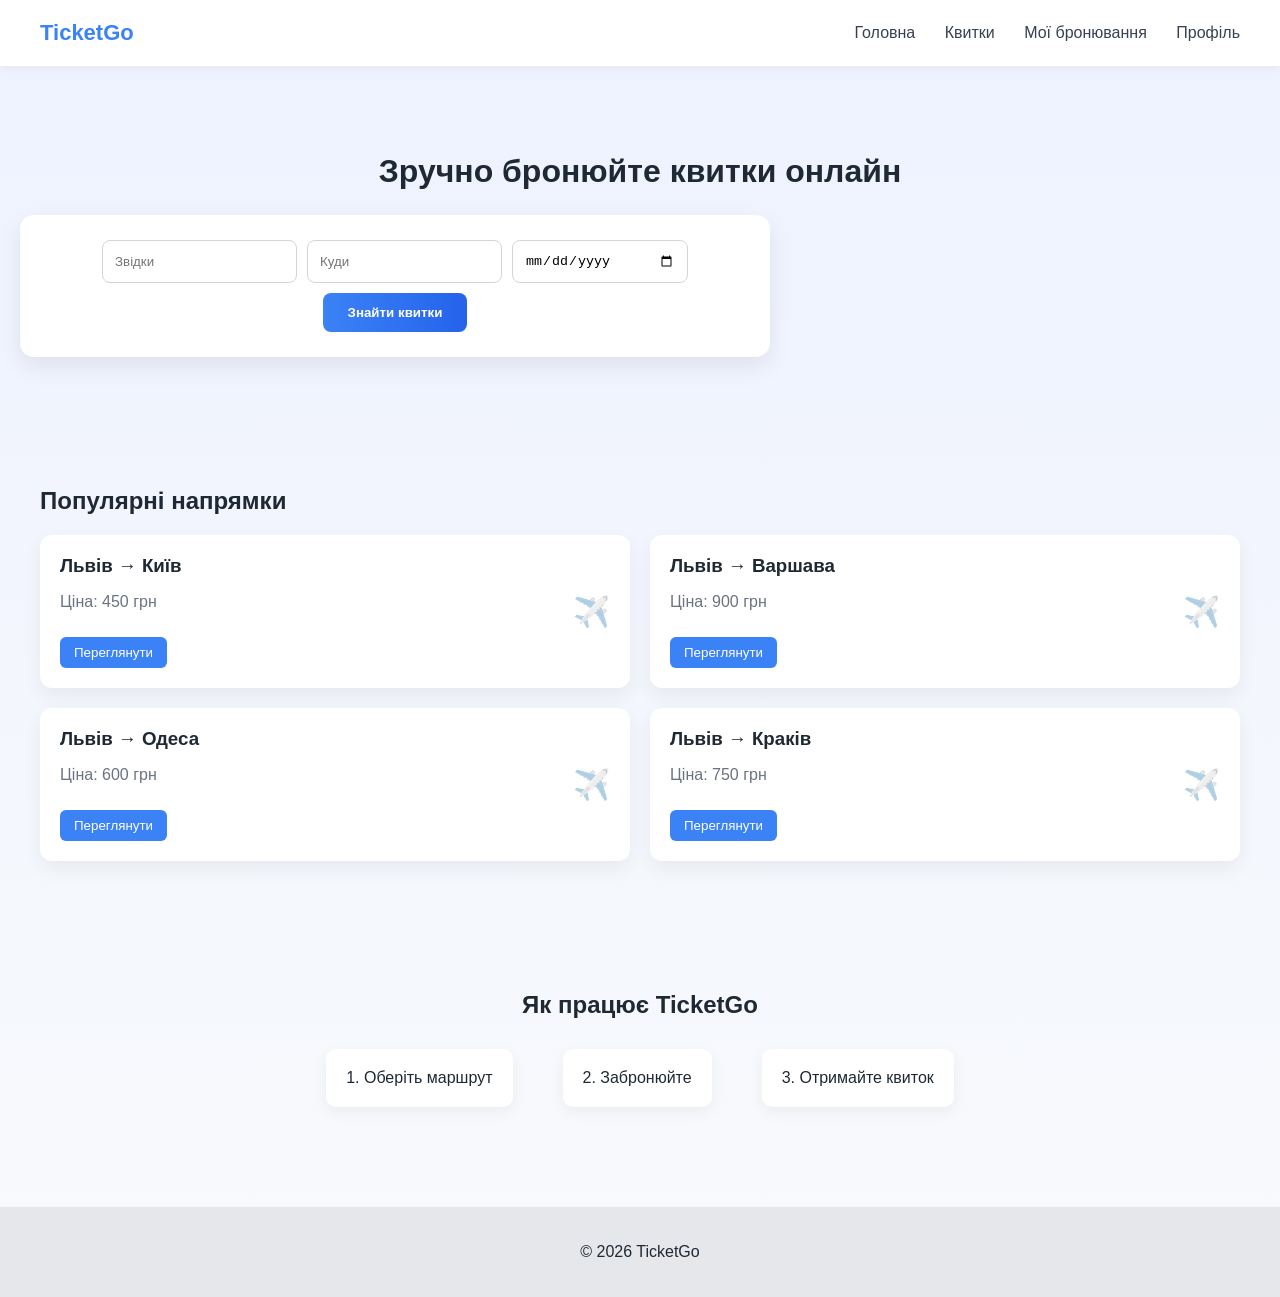
==== index.html @ 18dcf7f8 "initial commit" ====
<!DOCTYPE html>
<html lang="uk">
<head>

    <meta charset="UTF-8">
    <title>TicketGo</title>
    <link rel="stylesheet" href="styles.css">
</head>

<body>

<header class="header">
    <div class="logo">TicketGo</div>
    <nav>
        <a href="#">Головна</a>
        <a href="#">Квитки</a>
        <a href="#">Мої бронювання</a>
        <a href="#">Профіль</a>
    </nav>
</header>

<section class="search">
    <h1>Зручно бронюйте квитки онлайн</h1>
    <div class="search-box">
        <input type="text" placeholder="Звідки">
        <input type="text" placeholder="Куди">
        <input type="date">
        <button>Знайти квитки</button>
    </div>
</section>

<section class="popular">
    <h2>Популярні напрямки</h2>
    <div class="cards" id="cards-container"></div>
</section>

<section class="steps">
    <h2>Як працює TicketGo</h2>
    <div class="step-list">
        <div>1. Оберіть маршрут</div>
        <div>2. Забронюйте</div>
        <div>3. Отримайте квиток</div>
    </div>
</section>

<footer class="footer">
    <p>© 2026 TicketGo</p>
</footer>

<script src="script.js"></script>
</body>
</html>
---- styles.css ----
body {
    font-family: 'Segoe UI', sans-serif;
    margin: 0;
    background: linear-gradient(to bottom, #eef2ff, #f8fafc);
    color: #1f2933;
}

/* HEADER */
.header {
    display: flex;
    justify-content: space-between;
    align-items: center;
    padding: 20px 40px;
    background: white;
    box-shadow: 0 2px 10px rgba(0,0,0,0.05);
}

.logo {
    font-weight: bold;
    font-size: 22px;
    color: #3b82f6;
}

.header a {
    margin-left: 25px;
    text-decoration: none;
    color: #374151;
    font-weight: 500;
}

.header a:hover {
    color: #3b82f6;
}

/* SEARCH */
.search {
    text-align: center;
    padding: 60px 20px;
}

.search h1 {
    font-size: 32px;
    margin-bottom: 25px;
}

.search-wrapper {
    display: flex;
    justify-content: center;
}

.search-box {
    background: white;
    padding: 25px;
    border-radius: 14px;
    box-shadow: 0 10px 25px rgba(0,0,0,0.08);
    display: flex;
    gap: 10px;
    flex-wrap: wrap;
    justify-content: center;
    max-width: 700px;
}

.search-box input {
    padding: 12px;
    border-radius: 8px;
    border: 1px solid #d1d5db;
    min-width: 150px;
}

.search-box button {
    padding: 12px 25px;
    background: linear-gradient(to right, #3b82f6, #2563eb);
    color: white;
    border: none;
    border-radius: 8px;
    cursor: pointer;
    font-weight: 600;
    transition: 0.3s;
}

.search-box button:hover {
    transform: translateY(-2px);
    box-shadow: 0 5px 15px rgba(59,130,246,0.4);
}

/* POPULAR */
.popular {
    padding: 50px 40px;
}

.popular h2 {
    margin-bottom: 20px;
}

.cards {
    display: grid;
    grid-template-columns: repeat(2, 1fr);
    gap: 20px;
}

.card {
    background: white;
    padding: 20px;
    border-radius: 12px;
    box-shadow: 0 8px 20px rgba(0,0,0,0.06);
    transition: 0.3s;
}

.card:hover {
    transform: translateY(-5px);
}

.card h3 {
    margin: 0 0 10px;
}

.card p {
    color: #6b7280;
}

.card button {
    margin-top: 10px;
    background: #3b82f6;
    color: white;
    border: none;
    padding: 8px 14px;
    border-radius: 6px;
    cursor: pointer;
}

.steps {
    text-align: center;
    padding: 60px 20px;
}

.step-list {
    display: flex;
    justify-content: center;
    gap: 50px;
    margin-top: 30px;
}

.step-list div {
    background: white;
    padding: 20px;
    border-radius: 10px;
    box-shadow: 0 5px 15px rgba(0,0,0,0.05);
}

.footer {
    text-align: center;
    padding: 20px;
    background: #e5e7eb;
    margin-top: 40px;
}
.card-content {
    display: flex;
    justify-content: space-between;
    align-items: center;
}

.card-text {
    flex-grow: 1;
}

.plane {
    font-size: 30px; /* Розмір іконки літака */
    opacity: 0.3;    /* Трошки прозорості для стилю */
    font-weight: bold; /* Можна додати жирне для ефекту */
}
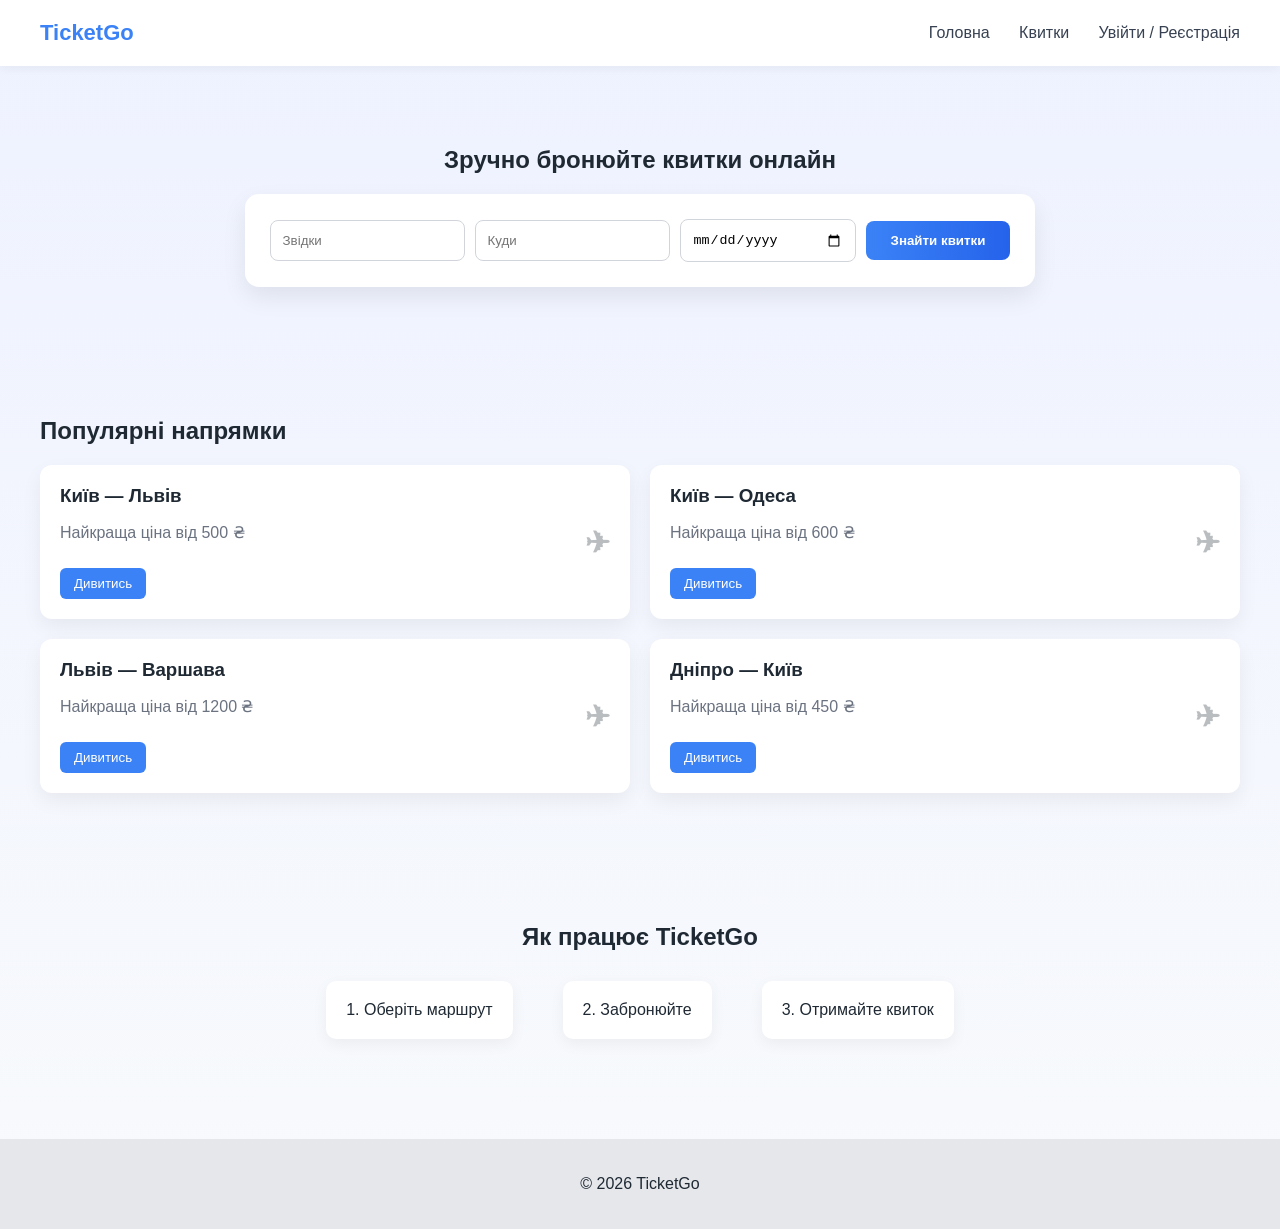
==== commit 13772694: "2" ====
--- a/index.html
+++ b/index.html
@@ -4,7 +4,7 @@
 
     <meta charset="UTF-8">
     <title>TicketGo</title>
-    <link rel="stylesheet" href="styles.css">
+    <link rel="stylesheet" href="css/styles.css">
 </head>
 
 <body>
@@ -13,7 +13,7 @@
     <div class="logo">TicketGo</div>
     <nav>
         <a href="#">Головна</a>
-        <a href="#">Квитки</a>
+        <a href="tickets.html">Квитки</a>
         <a href="#">Мої бронювання</a>
         <a href="#">Профіль</a>
     </nav>
@@ -47,6 +47,6 @@
     <p>© 2026 TicketGo</p>
 </footer>
 
-<script src="script.js"></script>
+<script src="js/script.js"></script>
 </body>
 </html>
--- a/css/styles.css
+++ b/css/styles.css
@@ -0,0 +1,237 @@
+body {
+    font-family: 'Segoe UI', sans-serif;
+    margin: 0;
+    background: linear-gradient(to bottom, #eef2ff, #f8fafc);
+    color: #1f2933;
+}
+
+/* HEADER */
+.header {
+    display: flex;
+    justify-content: space-between;
+    align-items: center;
+    padding: 20px 40px;
+    background: white;
+    box-shadow: 0 2px 10px rgba(0,0,0,0.05);
+}
+
+.logo {
+    font-weight: bold;
+    font-size: 22px;
+    color: #3b82f6;
+}
+
+.header a {
+    margin-left: 25px;
+    text-decoration: none;
+    color: #374151;
+    font-weight: 500;
+}
+
+.header a:hover {
+    color: #3b82f6;
+}
+
+/* SEARCH */
+.search {
+    text-align: center;
+    padding: 60px 20px;
+}
+
+.search h1 {
+    text-align: center;
+    width: 100%;
+}
+
+.search-wrapper {
+    display: flex;
+    justify-content: center;
+}
+
+.search-box {
+    background: white;
+    padding: 25px;
+    border-radius: 14px;
+    box-shadow: 0 10px 25px rgba(0,0,0,0.08);
+
+    display: flex;
+    gap: 10px;
+    justify-content: center;
+    align-items: center;
+
+    width: fit-content;
+
+    margin: 0 auto;
+}
+
+.search-box input {
+    padding: 12px;
+    border-radius: 8px;
+    border: 1px solid #d1d5db;
+    min-width: 150px;
+}
+
+.search-box button {
+    padding: 12px 25px;
+    background: linear-gradient(to right, #3b82f6, #2563eb);
+    color: white;
+    border: none;
+    border-radius: 8px;
+    cursor: pointer;
+    font-weight: 600;
+    transition: 0.3s;
+}
+
+.search-box button:hover {
+    transform: translateY(-2px);
+    box-shadow: 0 5px 15px rgba(59,130,246,0.4);
+}
+
+/* POPULAR */
+.popular {
+    padding: 50px 40px;
+}
+
+.popular h2 {
+    margin-bottom: 20px;
+}
+
+.cards {
+    display: grid;
+    grid-template-columns: repeat(2, 1fr);
+    gap: 20px;
+}
+
+.card {
+    background: white;
+    padding: 20px;
+    border-radius: 12px;
+    box-shadow: 0 8px 20px rgba(0,0,0,0.06);
+    transition: 0.3s;
+}
+
+.card:hover {
+    transform: translateY(-5px);
+}
+
+.card h3 {
+    margin: 0 0 10px;
+}
+
+.card p {
+    color: #6b7280;
+}
+
+.card button {
+    margin-top: 10px;
+    background: #3b82f6;
+    color: white;
+    border: none;
+    padding: 8px 14px;
+    border-radius: 6px;
+    cursor: pointer;
+}
+
+.steps {
+    text-align: center;
+    padding: 60px 20px;
+}
+
+.step-list {
+    display: flex;
+    justify-content: center;
+    gap: 50px;
+    margin-top: 30px;
+}
+
+.step-list div {
+    background: white;
+    padding: 20px;
+    border-radius: 10px;
+    box-shadow: 0 5px 15px rgba(0,0,0,0.05);
+}
+
+.footer {
+    text-align: center;
+    padding: 20px;
+    background: #e5e7eb;
+    margin-top: 40px;
+}
+.card-content {
+    display: flex;
+    justify-content: space-between;
+    align-items: center;
+}
+
+.card-text {
+    flex-grow: 1;
+}
+
+.plane {
+    font-size: 30px; /* Розмір іконки літака */
+    opacity: 0.3;    /* Трошки прозорості для стилю */
+    font-weight: bold; /* Можна додати жирне для ефекту */
+}
+
+/* TICKETS PAGE */
+
+.tickets-page {
+    padding: 50px;
+}
+
+.tickets-page h1 {
+    text-align: center;
+    margin-bottom: 40px;
+}
+
+.ticket-list {
+    display: flex;
+    flex-direction: column;
+    gap: 20px;
+}
+
+.ticket-card {
+    background: white;
+    border-radius: 14px;
+    padding: 25px;
+
+    display: flex;
+    justify-content: space-between;
+    align-items: center;
+
+    box-shadow: 0 5px 20px rgba(0,0,0,0.06);
+
+    transition: 0.3s;
+}
+
+.ticket-card:hover {
+    transform: translateY(-3px);
+}
+
+.ticket-info h3 {
+    margin-bottom: 10px;
+}
+
+.ticket-info p {
+    color: #6b7280;
+    margin: 5px 0;
+}
+
+.ticket-price {
+    text-align: right;
+}
+
+.ticket-price h2 {
+    color: #2563eb;
+    margin-bottom: 10px;
+}
+
+.ticket-price button {
+    background: linear-gradient(to right, #3b82f6, #2563eb);
+    color: white;
+    border: none;
+    padding: 10px 18px;
+    border-radius: 8px;
+    cursor: pointer;
+    font-weight: 600;
+}
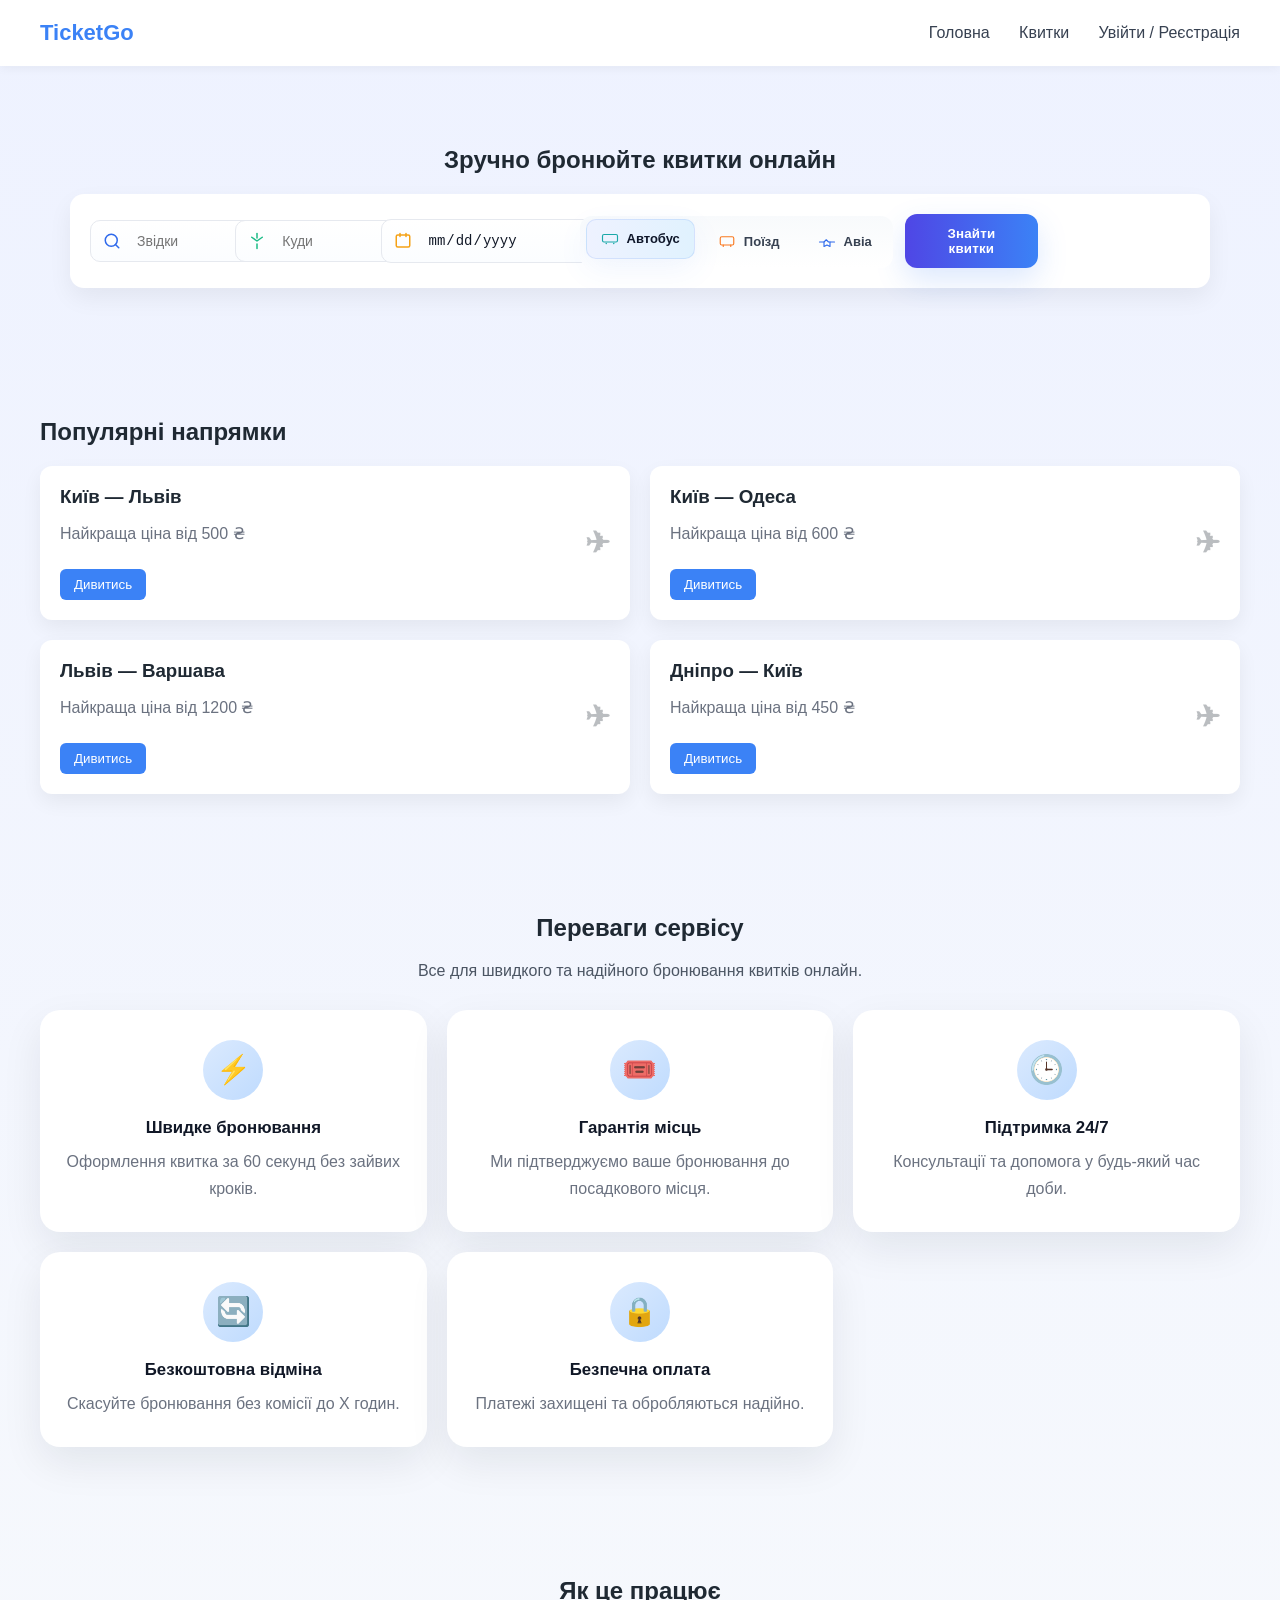
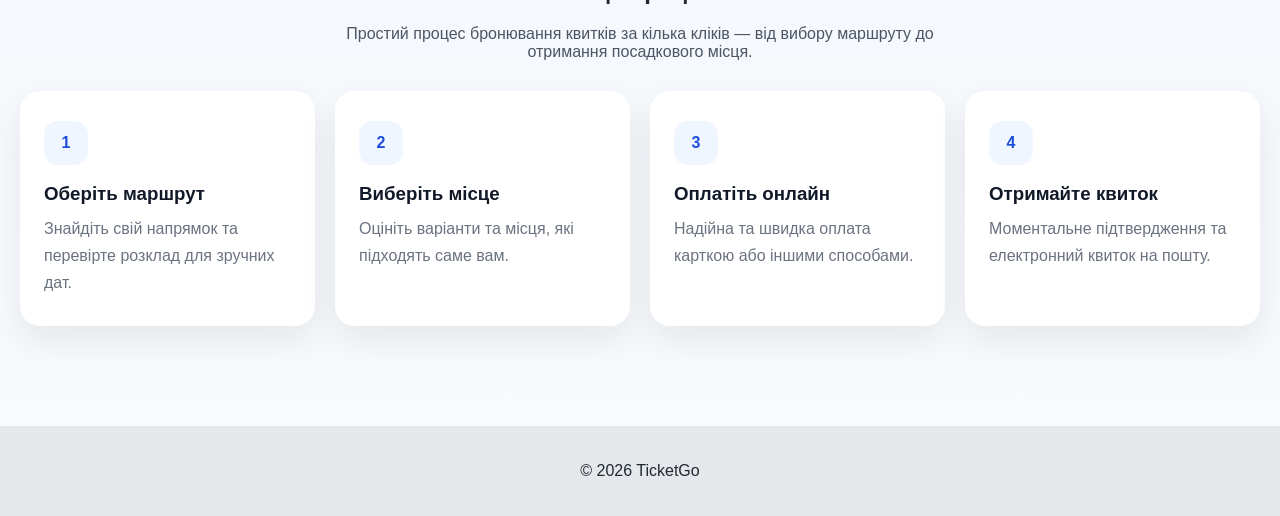
==== commit a4a29ccf: "new search" ====
--- a/index.html
+++ b/index.html
@@ -21,12 +21,77 @@
 
 <section class="search">
     <h1>Зручно бронюйте квитки онлайн</h1>
-    <div class="search-box">
-        <input type="text" placeholder="Звідки">
-        <input type="text" placeholder="Куди">
-        <input type="date">
-        <button>Знайти квитки</button>
-    </div>
+    <form class="search-box" id="home-search" action="tickets.html" onsubmit="return false;">
+        <div class="search-field">
+            <span class="search-icon" aria-hidden="true">
+                <svg width="18" height="18" viewBox="0 0 24 24" fill="none" xmlns="http://www.w3.org/2000/svg">
+                    <path d="M21 21l-4.35-4.35" stroke="#2563EB" stroke-width="2" stroke-linecap="round" stroke-linejoin="round"/>
+                    <path d="M11 19a8 8 0 1 0 0-16 8 8 0 0 0 0 16z" stroke="#2563EB" stroke-width="2" stroke-linecap="round" stroke-linejoin="round"/>
+                </svg>
+            </span>
+            <label class="visually-hidden" for="home-from">Звідки</label>
+            <input type="text" id="home-from" placeholder="Звідки" aria-label="Звідки">
+        </div>
+
+        <div class="search-field">
+            <span class="search-icon" aria-hidden="true">
+                <svg width="18" height="18" viewBox="0 0 24 24" fill="none" xmlns="http://www.w3.org/2000/svg">
+                    <path d="M12 2v6" stroke="#10B981" stroke-width="2" stroke-linecap="round" stroke-linejoin="round"/>
+                    <path d="M12 22v-6" stroke="#10B981" stroke-width="2" stroke-linecap="round" stroke-linejoin="round"/>
+                    <path d="M5 7l7 5 7-5" stroke="#10B981" stroke-width="2" stroke-linecap="round" stroke-linejoin="round"/>
+                </svg>
+            </span>
+            <label class="visually-hidden" for="home-to">Куди</label>
+            <input type="text" id="home-to" placeholder="Куди" aria-label="Куди">
+        </div>
+
+        <div class="search-field">
+            <span class="search-icon" aria-hidden="true">
+                <svg width="18" height="18" viewBox="0 0 24 24" fill="none" xmlns="http://www.w3.org/2000/svg">
+                    <rect x="3" y="4" width="18" height="16" rx="2" stroke="#F59E0B" stroke-width="2"/>
+                    <path d="M16 2v4M8 2v4" stroke="#F59E0B" stroke-width="2" stroke-linecap="round"/>
+                </svg>
+            </span>
+            <label class="visually-hidden" for="home-date">Дата</label>
+            <input type="date" id="home-date" aria-label="Дата">
+        </div>
+
+        <div class="search-field transport-field">
+            <div class="transport-toggle" role="tablist" aria-label="Тип транспорту">
+                <input type="radio" id="t-bus" name="home-transport" value="bus" checked>
+                <label for="t-bus" class="transport-option" aria-label="Автобус">
+                    <svg width="18" height="18" viewBox="0 0 24 24" fill="none" xmlns="http://www.w3.org/2000/svg">
+                        <rect x="2" y="6" width="20" height="10" rx="2" stroke="#0ea5a4" stroke-width="1.5"/>
+                        <circle cx="7" cy="18" r="1" fill="#0ea5a4"/>
+                        <circle cx="17" cy="18" r="1" fill="#0ea5a4"/>
+                    </svg>
+                    <span>Автобус</span>
+                </label>
+
+                <input type="radio" id="t-train" name="home-transport" value="train">
+                <label for="t-train" class="transport-option" aria-label="Поїзд">
+                    <svg width="18" height="18" viewBox="0 0 24 24" fill="none" xmlns="http://www.w3.org/2000/svg">
+                        <rect x="3" y="5" width="18" height="11" rx="2" stroke="#f97316" stroke-width="1.5"/>
+                        <path d="M7 16v2M17 16v2" stroke="#f97316" stroke-width="1.5" stroke-linecap="round"/>
+                    </svg>
+                    <span>Поїзд</span>
+                </label>
+
+                <input type="radio" id="t-plane" name="home-transport" value="plane">
+                <label for="t-plane" class="transport-option" aria-label="Авіа">
+                    <svg width="18" height="18" viewBox="0 0 24 24" fill="none" xmlns="http://www.w3.org/2000/svg">
+                        <path d="M2 12h6l3-3 3 3h8" stroke="#2563eb" stroke-width="1.5" stroke-linecap="round" stroke-linejoin="round"/>
+                        <path d="M8 12v6l4-2 4 2v-6" stroke="#2563eb" stroke-width="1.5" stroke-linecap="round" stroke-linejoin="round"/>
+                    </svg>
+                    <span>Авіа</span>
+                </label>
+            </div>
+        </div>
+
+        <div class="search-action">
+            <button id="home-search-btn" class="primary">Знайти квитки</button>
+        </div>
+    </form>
 </section>
 
 <section class="popular">
@@ -34,12 +99,66 @@
     <div class="cards" id="cards-container"></div>
 </section>
 
+<section class="features">
+    <div class="section-head">
+        <h2>Переваги сервісу</h2>
+        <p>Все для швидкого та надійного бронювання квитків онлайн.</p>
+    </div>
+    <div class="feature-grid">
+        <div class="feature-card">
+            <div class="feature-icon">⚡</div>
+            <h3>Швидке бронювання</h3>
+            <p>Оформлення квитка за 60 секунд без зайвих кроків.</p>
+        </div>
+        <div class="feature-card">
+            <div class="feature-icon">🎟️</div>
+            <h3>Гарантія місць</h3>
+            <p>Ми підтверджуємо ваше бронювання до посадкового місця.</p>
+        </div>
+        <div class="feature-card">
+            <div class="feature-icon">🕒</div>
+            <h3>Підтримка 24/7</h3>
+            <p>Консультації та допомога у будь-який час доби.</p>
+        </div>
+        <div class="feature-card">
+            <div class="feature-icon">🔄</div>
+            <h3>Безкоштовна відміна</h3>
+            <p>Скасуйте бронювання без комісії до X годин.</p>
+        </div>
+        <div class="feature-card">
+            <div class="feature-icon">🔒</div>
+            <h3>Безпечна оплата</h3>
+            <p>Платежі захищені та обробляються надійно.</p>
+        </div>
+    </div>
+</section>
+
 <section class="steps">
-    <h2>Як працює TicketGo</h2>
-    <div class="step-list">
-        <div>1. Оберіть маршрут</div>
-        <div>2. Забронюйте</div>
-        <div>3. Отримайте квиток</div>
+    <div class="section-head">
+        <h2>Як це працює</h2>
+        <p>Простий процес бронювання квитків за кілька кліків — від вибору маршруту до отримання посадкового місця.</p>
+    </div>
+    <div class="step-grid">
+        <div class="step-card">
+            <div class="step-number">1</div>
+            <h3>Оберіть маршрут</h3>
+            <p>Знайдіть свій напрямок та перевірте розклад для зручних дат.</p>
+        </div>
+        <div class="step-card">
+            <div class="step-number">2</div>
+            <h3>Виберіть місце</h3>
+            <p>Оцініть варіанти та місця, які підходять саме вам.</p>
+        </div>
+        <div class="step-card">
+            <div class="step-number">3</div>
+            <h3>Оплатіть онлайн</h3>
+            <p>Надійна та швидка оплата карткою або іншими способами.</p>
+        </div>
+        <div class="step-card">
+            <div class="step-number">4</div>
+            <h3>Отримайте квиток</h3>
+            <p>Моментальне підтвердження та електронний квиток на пошту.</p>
+        </div>
     </div>
 </section>
 
@@ -47,6 +166,7 @@
     <p>© 2026 TicketGo</p>
 </footer>
 
+<script src="js/common.js"></script>
 <script src="js/script.js"></script>
 </body>
 </html>
--- a/css/styles.css
+++ b/css/styles.css
@@ -50,42 +50,129 @@
 
 .search-box {
     background: white;
-    padding: 25px;
+    padding: 20px;
     border-radius: 14px;
-    box-shadow: 0 10px 25px rgba(0,0,0,0.08);
-
-    display: flex;
-    gap: 10px;
+    box-shadow: 0 10px 25px rgba(0,0,0,0.06);
+    display: grid;
+    grid-template-columns: repeat(5, 1fr) 140px;
+    gap: 12px;
+    align-items: center;
+    width: min(1100px, 100%);
+    margin: 0 auto;
+}
+
+.search-field { position: relative; }
+
+.search-field input,
+.search-field select {
+    width: 100%;
+    padding: 12px 14px;
+    padding-left: 46px;
+    border-radius: 10px;
+    border: 1px solid #e6e9ef;
+    background: linear-gradient(180deg,#ffffff,#fbfdff);
+    font-size: 14px;
+    color: #111827;
+    transition: box-shadow .18s ease, border-color .12s ease, transform .12s ease;
+}
+
+.search-action {
+    display: flex;
+    align-items: center;
     justify-content: center;
-    align-items: center;
-
-    width: fit-content;
-
-    margin: 0 auto;
-}
-
-.search-box input {
-    padding: 12px;
-    border-radius: 8px;
-    border: 1px solid #d1d5db;
-    min-width: 150px;
-}
-
-.search-box button {
-    padding: 12px 25px;
-    background: linear-gradient(to right, #3b82f6, #2563eb);
+}
+
+.primary {
+    width: 100%;
+    padding: 12px 18px;
+    border-radius: 10px;
+    background: linear-gradient(90deg,#3b82f6,#2563eb);
     color: white;
     border: none;
-    border-radius: 8px;
     cursor: pointer;
+    font-weight: 700;
+    box-shadow: 0 8px 22px rgba(37,99,235,0.18);
+    transition: transform .18s ease, box-shadow .18s ease;
+}
+
+.primary:hover { transform: translateY(-3px); box-shadow: 0 14px 40px rgba(37,99,235,0.2); }
+
+.visually-hidden { position: absolute !important; height: 1px; width: 1px; overflow: hidden; clip: rect(1px, 1px, 1px, 1px); white-space: nowrap; }
+
+.search-icon {
+    position: absolute;
+    left: 12px;
+    top: 50%;
+    transform: translateY(-50%);
+    width: 20px;
+    height: 20px;
+    display: grid;
+    place-items: center;
+    opacity: 0.95;
+}
+
+.search-field input:focus,
+.search-field select:focus {
+    outline: none;
+    border-color: #60a5fa;
+    box-shadow: 0 8px 30px rgba(59,130,246,0.12);
+    transform: translateY(-2px);
+}
+
+.primary {
+    width: 100%;
+    padding: 12px 18px;
+    border-radius: 12px;
+    background: linear-gradient(90deg,#4f46e5,#3b82f6);
+    color: white;
+    border: none;
+    cursor: pointer;
+    font-weight: 800;
+    letter-spacing: .2px;
+    box-shadow: 0 12px 30px rgba(59,130,246,0.18);
+    transition: transform .18s ease, box-shadow .18s ease, opacity .12s ease;
+}
+
+.primary:active { transform: translateY(0); opacity: 0.98; }
+
+/* Transport toggle (radio-based segmented control) */
+.transport-field { padding-top: 2px; }
+.transport-toggle {
+    display: flex;
+    gap: 8px;
+    background: linear-gradient(180deg,#f8fafc,#ffffff);
+    padding: 6px;
+    border-radius: 12px;
+    align-items: center;
+}
+
+.transport-toggle input[type="radio"] { display: none; }
+
+.transport-option {
+    display: inline-flex;
+    gap: 8px;
+    align-items: center;
+    padding: 10px 14px;
+    border-radius: 10px;
+    cursor: pointer;
+    color: #374151;
     font-weight: 600;
-    transition: 0.3s;
-}
-
-.search-box button:hover {
-    transform: translateY(-2px);
-    box-shadow: 0 5px 15px rgba(59,130,246,0.4);
-}
+    background: transparent;
+    border: 1px solid transparent;
+    transition: background .15s ease, transform .12s ease, box-shadow .12s ease;
+}
+
+.transport-option svg { display: block; opacity: 0.95; }
+
+.transport-toggle input[type="radio"]:checked + .transport-option {
+    background: linear-gradient(90deg,#eef2ff,#e0f2fe);
+    box-shadow: 0 10px 30px rgba(59,130,246,0.08);
+    transform: translateY(-3px);
+    color: #0f172a;
+    border-color: rgba(37,99,235,0.12);
+}
+
+.transport-option span { font-size: 13px; }
 
 /* POPULAR */
 .popular {
@@ -100,6 +187,162 @@
     display: grid;
     grid-template-columns: repeat(2, 1fr);
     gap: 20px;
+}
+
+.features {
+    padding: 50px 40px;
+}
+
+.features .section-head {
+    text-align: center;
+    margin-bottom: 30px;
+}
+
+.features .section-head p {
+    color: #4b5563;
+    max-width: 640px;
+    margin: 0 auto;
+}
+
+.feature-grid {
+    display: grid;
+    grid-template-columns: repeat(3, minmax(0, 1fr));
+    gap: 20px;
+}
+
+.feature-card {
+    background: white;
+    border-radius: 20px;
+    padding: 30px 24px;
+    box-shadow: 0 16px 40px rgba(15, 23, 42, 0.08);
+    transition: transform 0.25s ease, box-shadow 0.25s ease;
+    text-align: center;
+}
+
+.feature-card:hover {
+    transform: translateY(-6px);
+    box-shadow: 0 22px 50px rgba(15, 23, 42, 0.12);
+}
+
+.feature-icon {
+    width: 60px;
+    height: 60px;
+    margin: 0 auto 18px;
+    display: grid;
+    place-items: center;
+    border-radius: 50%;
+    background: linear-gradient(135deg, #dbeafe 0%, #bfdbfe 100%);
+    color: #1d4ed8;
+    font-size: 28px;
+}
+
+.feature-card h3 {
+    margin: 0 0 10px;
+    font-size: 1.05rem;
+    color: #111827;
+}
+
+.feature-card p {
+    margin: 0;
+    color: #6b7280;
+    line-height: 1.7;
+}
+
+.steps {
+    padding: 50px 40px;
+}
+
+.steps .section-head {
+    text-align: center;
+    margin-bottom: 30px;
+}
+
+.steps .section-head p {
+    color: #4b5563;
+    max-width: 640px;
+    margin: 0 auto;
+}
+
+.step-grid {
+    display: grid;
+    grid-template-columns: repeat(4, minmax(0, 1fr));
+    gap: 20px;
+}
+
+.step-card {
+    background: white;
+    padding: 30px 24px;
+    border-radius: 20px;
+    box-shadow: 0 15px 35px rgba(15, 23, 42, 0.08);
+    transition: transform 0.25s ease, box-shadow 0.25s ease;
+    text-align: left;
+}
+
+.step-card:hover {
+    transform: translateY(-5px);
+    box-shadow: 0 22px 45px rgba(15, 23, 42, 0.12);
+}
+
+.step-number {
+    width: 44px;
+    height: 44px;
+    display: grid;
+    place-items: center;
+    border-radius: 14px;
+    background: #eff6ff;
+    color: #1d4ed8;
+    font-weight: 700;
+    margin-bottom: 18px;
+    font-size: 1rem;
+}
+
+.step-card h3 {
+    margin: 0 0 10px;
+    color: #111827;
+}
+
+.step-card p {
+    margin: 0;
+    color: #6b7280;
+    line-height: 1.7;
+}
+
+@media (max-width: 900px) {
+    .cards,
+    .feature-grid,
+    .step-grid {
+        grid-template-columns: 1fr;
+    }
+}
+
+@media (max-width: 650px) {
+    .header {
+        flex-direction: column;
+        align-items: flex-start;
+    }
+
+    .header a {
+        margin-left: 0;
+        margin-top: 12px;
+    }
+
+    .search {
+        padding: 40px 20px;
+    }
+
+    .search-box {
+        flex-direction: column;
+    }
+
+    .search-box input,
+    .search-box button {
+        width: 100%;
+    }
+
+    .step-list {
+        flex-direction: column;
+        gap: 20px;
+    }
 }
 
 .card {
@@ -235,3 +478,155 @@
     cursor: pointer;
     font-weight: 600;
 }
+/* Стилі для форми авторизації */
+.auth-container {
+    max-width: 400px;
+    margin: 80px auto;
+    padding: 30px;
+    background: white;
+    border-radius: 16px;
+    box-shadow: 0 15px 35px rgba(0,0,0,0.1);
+    text-align: center;
+}
+
+.auth-container h2 {
+    margin-bottom: 25px;
+    color: #1f2933;
+}
+
+.auth-form-group {
+    text-align: left;
+    margin-bottom: 20px;
+}
+
+.auth-form-group label {
+    display: block;
+    margin-bottom: 8px;
+    font-weight: 500;
+    color: #4b5563;
+}
+
+/* Стилізація інпутів як у пошуку */
+.auth-input {
+    width: 100%;
+    padding: 12px;
+    border-radius: 8px;
+    border: 1px solid #d1d5db;
+    font-family: inherit;
+    box-sizing: border-box; /* Щоб падінги не розширювали інпут */
+}
+
+.auth-input:focus {
+    outline: none;
+    border-color: #3b82f6;
+    box-shadow: 0 0 0 3px rgba(59, 130, 246, 0.1);
+}
+
+/* Твоя фірмова синя кнопка */
+.auth-btn {
+    width: 100%;
+    padding: 14px;
+    background: linear-gradient(to right, #3b82f6, #2563eb);
+    color: white;
+    border: none;
+    border-radius: 8px;
+    cursor: pointer;
+    font-weight: 600;
+    font-size: 16px;
+    transition: 0.3s;
+    margin-top: 10px;
+}
+
+.auth-btn:hover {
+    transform: translateY(-2px);
+    box-shadow: 0 5px 15px rgba(59,130,246,0.4);
+}
+
+.auth-container a {
+    color: #3b82f6;
+    text-decoration: none;
+    font-weight: 600;
+}
+
+.auth-container a:hover {
+    text-decoration: underline;
+}
+
+/* Адмін-панель */
+.admin-page {
+    padding: 50px 40px 80px;
+    max-width: 1200px;
+    margin: 0 auto;
+}
+
+.admin-page h1 {
+    text-align: center;
+    margin-bottom: 40px;
+}
+
+.admin-panel {
+    display: grid;
+    grid-template-columns: 1.2fr 1.8fr;
+    gap: 30px;
+    align-items: start;
+}
+
+.admin-form-card,
+.admin-table-card {
+    background: white;
+    border-radius: 18px;
+    padding: 30px;
+    box-shadow: 0 10px 25px rgba(0,0,0,0.08);
+}
+
+.admin-form-card h2,
+.admin-table-card h2 {
+    margin-top: 0;
+    margin-bottom: 20px;
+}
+
+.admin-form-card .auth-form-group,
+.admin-table-card .auth-form-group {
+    margin-bottom: 18px;
+}
+
+.admin-route-card {
+    display: flex;
+    justify-content: space-between;
+    align-items: center;
+    gap: 20px;
+    padding: 20px;
+    margin-bottom: 16px;
+    border-radius: 14px;
+    background: #f8fafc;
+    box-shadow: 0 5px 20px rgba(0,0,0,0.03);
+}
+
+.admin-route-card p {
+    margin: 8px 0 0;
+    color: #475569;
+}
+
+.delete-route-btn {
+    background: #ef4444;
+    color: white;
+    border: none;
+    padding: 10px 16px;
+    border-radius: 10px;
+    cursor: pointer;
+    font-weight: 600;
+}
+
+.delete-route-btn:hover {
+    opacity: 0.95;
+}
+
+@media (max-width: 960px) {
+    .admin-page {
+        padding: 30px 20px 60px;
+    }
+
+    .admin-panel {
+        grid-template-columns: 1fr;
+    }
+}
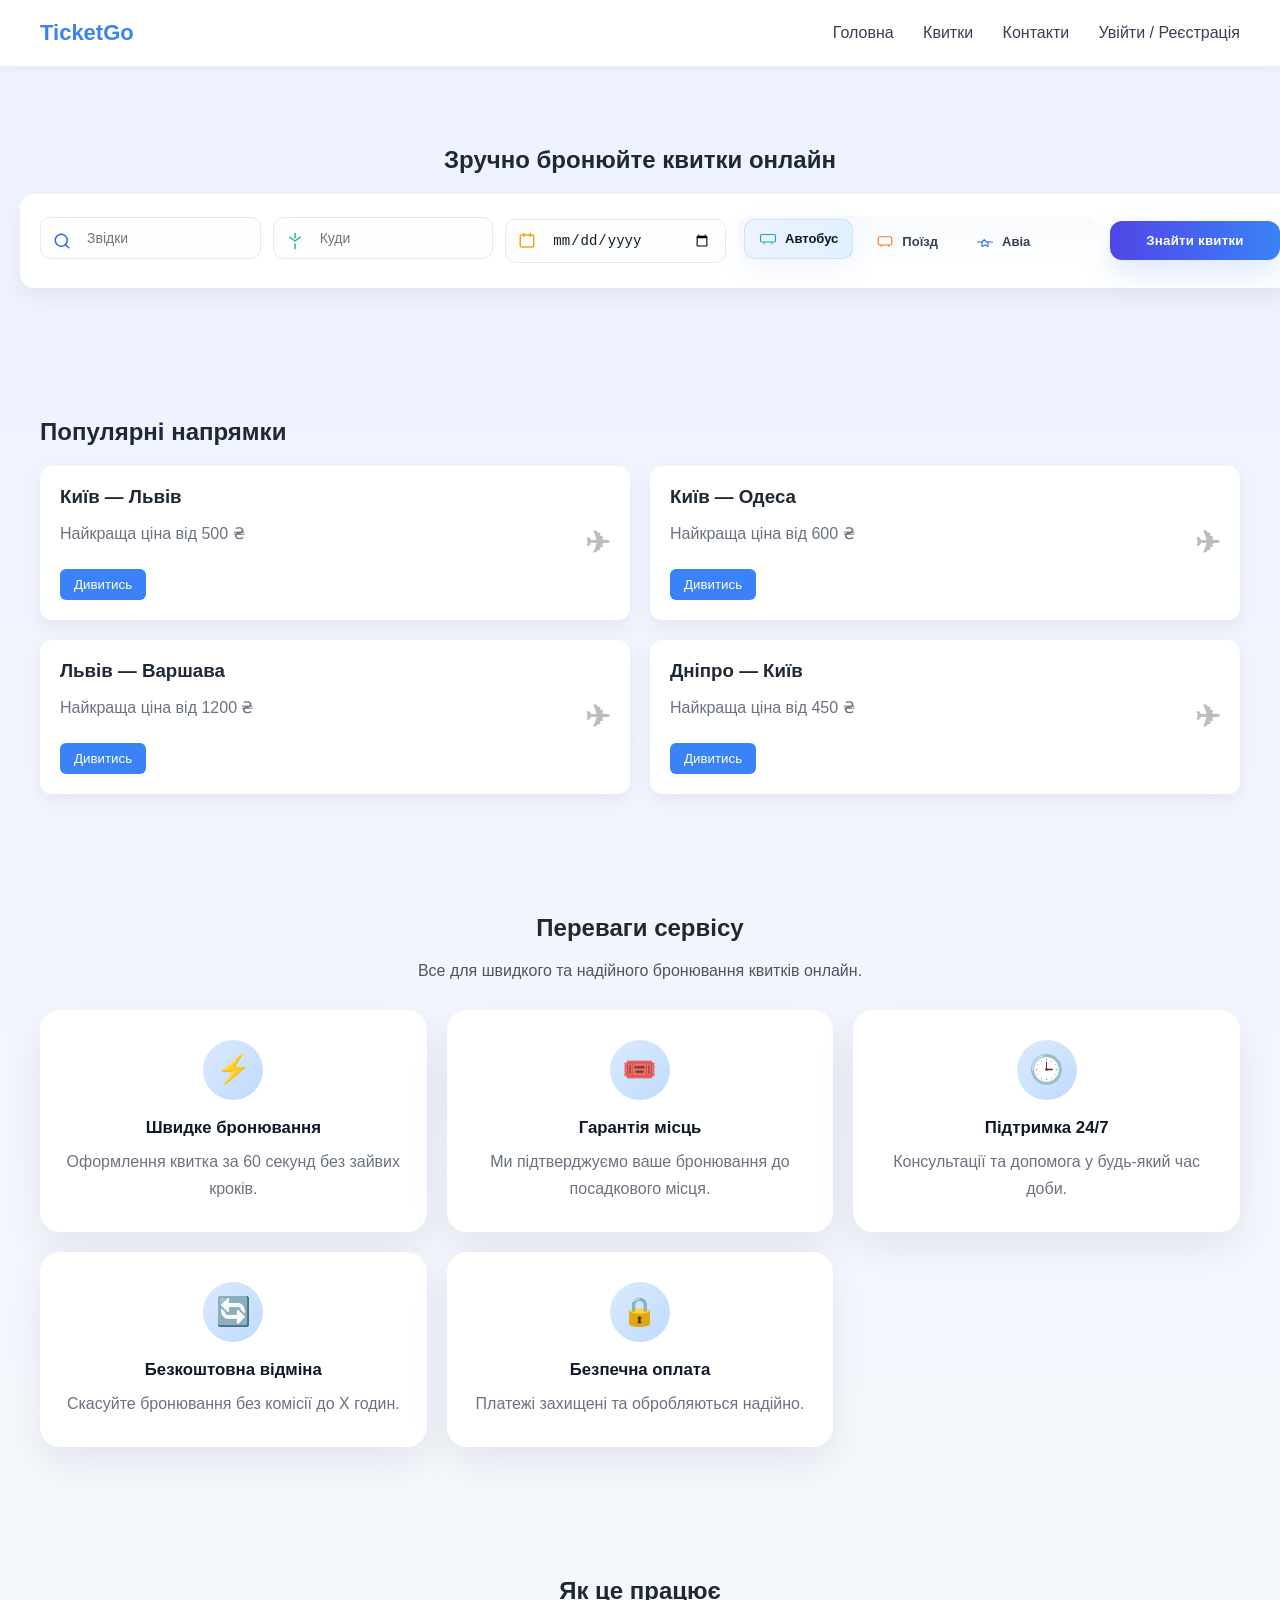
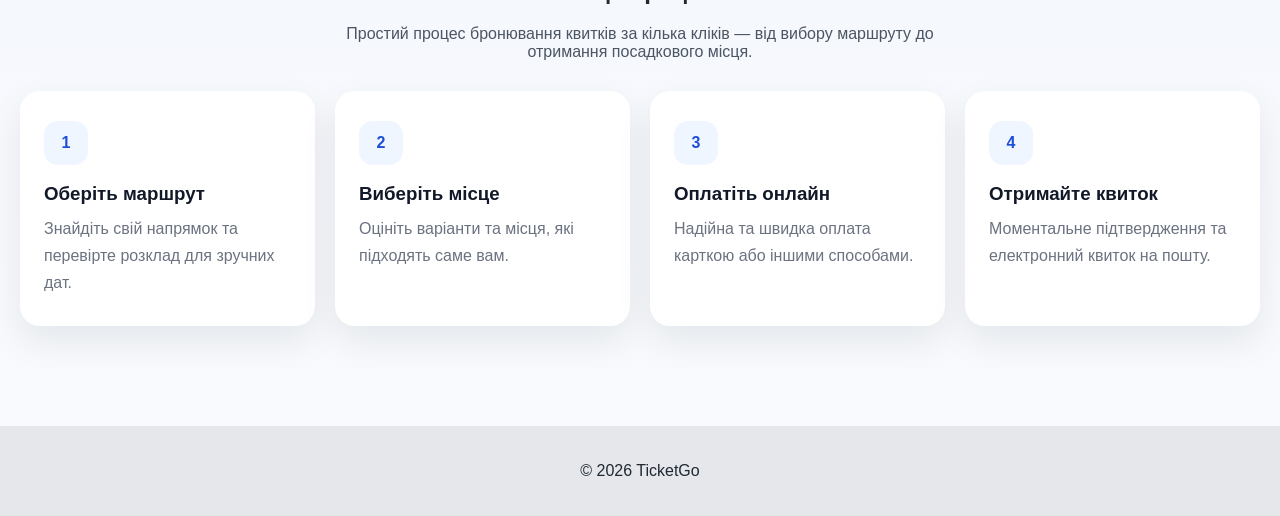
==== commit d7abb838: "validation" ====
--- a/index.html
+++ b/index.html
@@ -21,7 +21,7 @@
 
 <section class="search">
     <h1>Зручно бронюйте квитки онлайн</h1>
-    <form class="search-box" id="home-search" action="tickets.html" onsubmit="return false;">
+    <form class="search-box" id="home-search" action="tickets.html" onsubmit="return false;" novalidate>
         <div class="search-field">
             <span class="search-icon" aria-hidden="true">
                 <svg width="18" height="18" viewBox="0 0 24 24" fill="none" xmlns="http://www.w3.org/2000/svg">
@@ -30,7 +30,8 @@
                 </svg>
             </span>
             <label class="visually-hidden" for="home-from">Звідки</label>
-            <input type="text" id="home-from" placeholder="Звідки" aria-label="Звідки">
+            <input type="text" id="home-from" name="from" placeholder="Звідки" aria-label="Звідки">
+            <small class="field-error" data-error-for="from" hidden></small>
         </div>
 
         <div class="search-field">
@@ -42,7 +43,8 @@
                 </svg>
             </span>
             <label class="visually-hidden" for="home-to">Куди</label>
-            <input type="text" id="home-to" placeholder="Куди" aria-label="Куди">
+            <input type="text" id="home-to" name="to" placeholder="Куди" aria-label="Куди">
+            <small class="field-error" data-error-for="to" hidden></small>
         </div>
 
         <div class="search-field">
@@ -167,6 +169,7 @@
 </footer>
 
 <script src="js/common.js"></script>
+<script src="js/validation.js"></script>
 <script src="js/script.js"></script>
 </body>
-</html>+</html>
--- a/css/styles.css
+++ b/css/styles.css
@@ -54,18 +54,22 @@
     border-radius: 14px;
     box-shadow: 0 10px 25px rgba(0,0,0,0.06);
     display: grid;
-    grid-template-columns: repeat(5, 1fr) 140px;
+    grid-template-columns: repeat(3, minmax(180px, 1fr)) minmax(360px, 1.2fr) 170px;
     gap: 12px;
     align-items: center;
-    width: min(1100px, 100%);
+    width: min(1400px, 100%);
     margin: 0 auto;
 }
 
-.search-field { position: relative; }
+.search-field {
+    position: relative;
+    min-width: 0;
+}
 
 .search-field input,
 .search-field select {
     width: 100%;
+    box-sizing: border-box;
     padding: 12px 14px;
     padding-left: 46px;
     border-radius: 10px;
@@ -80,6 +84,7 @@
     display: flex;
     align-items: center;
     justify-content: center;
+    min-width: 0;
 }
 
 .primary {
@@ -91,6 +96,7 @@
     border: none;
     cursor: pointer;
     font-weight: 700;
+    white-space: nowrap;
     box-shadow: 0 8px 22px rgba(37,99,235,0.18);
     transition: transform .18s ease, box-shadow .18s ease;
 }
@@ -136,7 +142,10 @@
 .primary:active { transform: translateY(0); opacity: 0.98; }
 
 /* Transport toggle (radio-based segmented control) */
-.transport-field { padding-top: 2px; }
+.transport-field {
+    min-width: 0;
+    padding-top: 2px;
+}
 .transport-toggle {
     display: flex;
     gap: 8px;
@@ -144,6 +153,9 @@
     padding: 6px;
     border-radius: 12px;
     align-items: center;
+    box-sizing: border-box;
+    width: 100%;
+    min-width: 360px;
 }
 
 .transport-toggle input[type="radio"] { display: none; }
@@ -157,6 +169,7 @@
     cursor: pointer;
     color: #374151;
     font-weight: 600;
+    white-space: nowrap;
     background: transparent;
     border: 1px solid transparent;
     transition: background .15s ease, transform .12s ease, box-shadow .12s ease;
@@ -308,6 +321,15 @@
 }
 
 @media (max-width: 900px) {
+    .search-box {
+        grid-template-columns: repeat(2, minmax(0, 1fr));
+    }
+
+    .transport-field,
+    .search-action {
+        grid-column: span 2;
+    }
+
     .cards,
     .feature-grid,
     .step-grid {
@@ -315,6 +337,17 @@
     }
 }
 
+@media (max-width: 1180px) {
+    .search-box {
+        grid-template-columns: repeat(2, minmax(0, 1fr));
+    }
+
+    .transport-field,
+    .search-action {
+        grid-column: span 2;
+    }
+}
+
 @media (max-width: 650px) {
     .header {
         flex-direction: column;
@@ -331,7 +364,24 @@
     }
 
     .search-box {
-        flex-direction: column;
+        grid-template-columns: 1fr;
+    }
+
+    .transport-field,
+    .search-action {
+        grid-column: auto;
+    }
+
+    .transport-toggle {
+        gap: 6px;
+        min-width: 0;
+        padding: 5px;
+    }
+
+    .transport-option {
+        gap: 5px;
+        justify-content: center;
+        padding: 9px 8px;
     }
 
     .search-box input,
@@ -419,65 +469,218 @@
 /* TICKETS PAGE */
 
 .tickets-page {
-    padding: 50px;
+    padding: 50px 40px;
+    max-width: 1180px;
+    margin: 0 auto;
 }
 
 .tickets-page h1 {
     text-align: center;
-    margin-bottom: 40px;
+    margin-bottom: 28px;
+}
+
+.ticket-search-panel {
+    display: grid;
+    grid-template-columns: repeat(2, minmax(190px, 1.2fr)) repeat(3, minmax(160px, 1fr));
+    gap: 14px;
+    align-items: end;
+    margin-bottom: 28px;
+    padding: 20px;
+    background: white;
+    border-radius: 16px;
+    box-shadow: 0 12px 35px rgba(15, 23, 42, 0.08);
+}
+
+.ticket-filter {
+    display: flex;
+    flex-direction: column;
+    gap: 8px;
+    min-width: 0;
+}
+
+.ticket-filter label {
+    color: #4b5563;
+    font-size: 13px;
+    font-weight: 700;
+}
+
+.ticket-filter input,
+.ticket-filter select {
+    width: 100%;
+    box-sizing: border-box;
+    padding: 13px 14px;
+    border: 1px solid #e5e7eb;
+    border-radius: 10px;
+    background: #f9fafb;
+    color: #111827;
+    font: inherit;
+}
+
+.ticket-filter input:focus,
+.ticket-filter select:focus {
+    outline: none;
+    border-color: #60a5fa;
+    box-shadow: 0 0 0 4px rgba(96, 165, 250, 0.14);
+    background: white;
 }
 
 .ticket-list {
     display: flex;
     flex-direction: column;
-    gap: 20px;
+    gap: 18px;
 }
 
 .ticket-card {
     background: white;
-    border-radius: 14px;
-    padding: 25px;
-
-    display: flex;
-    justify-content: space-between;
+    border-radius: 16px;
+    padding: 24px;
+    display: grid;
+    grid-template-columns: minmax(0, 1fr) auto;
+    gap: 24px;
     align-items: center;
-
-    box-shadow: 0 5px 20px rgba(0,0,0,0.06);
-
-    transition: 0.3s;
+    box-shadow: 0 12px 32px rgba(15, 23, 42, 0.08);
+    transition: transform 0.25s ease, box-shadow 0.25s ease;
 }
 
 .ticket-card:hover {
     transform: translateY(-3px);
-}
-
-.ticket-info h3 {
-    margin-bottom: 10px;
-}
-
-.ticket-info p {
-    color: #6b7280;
-    margin: 5px 0;
+    box-shadow: 0 18px 45px rgba(15, 23, 42, 0.12);
+}
+
+.ticket-route {
+    display: flex;
+    flex-wrap: wrap;
+    gap: 10px;
+    align-items: center;
+    color: #111827;
+    font-size: 1.25rem;
+    font-weight: 800;
+}
+
+.ticket-arrow {
+    color: #2563eb;
+}
+
+.ticket-meta {
+    display: flex;
+    flex-wrap: wrap;
+    gap: 10px;
+    margin-top: 14px;
+}
+
+.ticket-meta span {
+    display: inline-flex;
+    align-items: center;
+    min-height: 34px;
+    padding: 7px 11px;
+    border-radius: 999px;
+    background: #f3f4f6;
+    color: #4b5563;
+    font-size: 14px;
+    font-weight: 600;
+}
+
+.ticket-meta .ticket-transport {
+    background: #eff6ff;
+    color: #2563eb;
 }
 
 .ticket-price {
     text-align: right;
+    min-width: 240px;
 }
 
 .ticket-price h2 {
     color: #2563eb;
-    margin-bottom: 10px;
-}
-
-.ticket-price button {
+    margin: 0 0 14px;
+}
+
+.ticket-actions {
+    display: flex;
+    justify-content: flex-end;
+    gap: 10px;
+}
+
+.ticket-actions button {
+    border: none;
+    padding: 11px 16px;
+    border-radius: 10px;
+    cursor: pointer;
+    font-weight: 700;
+    white-space: nowrap;
+}
+
+.book-btn {
     background: linear-gradient(to right, #3b82f6, #2563eb);
     color: white;
-    border: none;
-    padding: 10px 18px;
-    border-radius: 8px;
-    cursor: pointer;
-    font-weight: 600;
-}
+}
+
+.details-btn {
+    background: #eef2ff;
+    color: #2563eb;
+}
+
+.empty-tickets {
+    text-align: center;
+    padding: 50px 20px;
+    background: white;
+    border-radius: 16px;
+    box-shadow: 0 12px 32px rgba(15, 23, 42, 0.08);
+}
+
+@media (max-width: 900px) {
+    .tickets-page {
+        padding: 40px 20px;
+    }
+
+    .ticket-search-panel {
+        grid-template-columns: repeat(2, minmax(0, 1fr));
+    }
+
+    .ticket-card {
+        grid-template-columns: 1fr;
+        align-items: stretch;
+    }
+
+    .ticket-price {
+        display: flex;
+        justify-content: space-between;
+        align-items: center;
+        gap: 16px;
+        min-width: 0;
+        text-align: left;
+    }
+
+    .ticket-price h2 {
+        margin: 0;
+    }
+}
+
+@media (max-width: 560px) {
+    .ticket-search-panel {
+        grid-template-columns: 1fr;
+        padding: 16px;
+    }
+
+    .ticket-card {
+        padding: 18px;
+    }
+
+    .ticket-route {
+        font-size: 1.1rem;
+    }
+
+    .ticket-price,
+    .ticket-actions {
+        flex-direction: column;
+        align-items: stretch;
+    }
+
+    .ticket-actions button {
+        width: 100%;
+    }
+}
+
 /* Стилі для форми авторизації */
 .auth-container {
     max-width: 400px;
@@ -504,6 +707,37 @@
     margin-bottom: 8px;
     font-weight: 500;
     color: #4b5563;
+}
+
+.field-error {
+    display: block;
+    margin-top: 6px;
+    color: #dc2626;
+    font-size: 13px;
+    font-weight: 600;
+}
+
+.has-error {
+    border-color: #dc2626 !important;
+    box-shadow: 0 0 0 3px rgba(220, 38, 38, 0.1) !important;
+}
+
+.list-state {
+    padding: 28px;
+    text-align: center;
+    border-radius: 14px;
+    background: white;
+    color: #475569;
+    box-shadow: 0 8px 22px rgba(15, 23, 42, 0.06);
+}
+
+.list-state-loading {
+    color: #2563eb;
+}
+
+.list-state-error {
+    background: #fef2f2;
+    color: #b91c1c;
 }
 
 /* Стилізація інпутів як у пошуку */
@@ -552,6 +786,124 @@
     text-decoration: underline;
 }
 
+/* CONTACTS PAGE */
+.contacts-page {
+    max-width: 1180px;
+    margin: 0 auto;
+    padding: 50px 40px 80px;
+}
+
+.contacts-head {
+    text-align: center;
+    margin-bottom: 34px;
+}
+
+.contacts-head h1 {
+    margin: 0 0 12px;
+    font-size: 2.4rem;
+}
+
+.contacts-head p {
+    max-width: 680px;
+    margin: 0 auto;
+    color: #4b5563;
+    line-height: 1.7;
+}
+
+.contacts-layout {
+    display: grid;
+    grid-template-columns: 1fr 1.1fr;
+    gap: 28px;
+    align-items: start;
+}
+
+.contacts-info {
+    display: grid;
+    gap: 16px;
+}
+
+.contact-info-card,
+.contact-form {
+    background: white;
+    border-radius: 16px;
+    padding: 24px;
+    box-shadow: 0 12px 35px rgba(15, 23, 42, 0.08);
+}
+
+.contact-label {
+    display: inline-flex;
+    margin-bottom: 10px;
+    color: #2563eb;
+    font-size: 13px;
+    font-weight: 800;
+    text-transform: uppercase;
+}
+
+.contact-info-card h2,
+.contact-form h2 {
+    margin: 0 0 10px;
+}
+
+.contact-info-card p,
+.form-note {
+    margin: 0;
+    color: #6b7280;
+    line-height: 1.6;
+}
+
+.social-links {
+    display: flex;
+    flex-wrap: wrap;
+    gap: 10px;
+}
+
+.social-links a {
+    padding: 9px 12px;
+    border-radius: 10px;
+    background: #eff6ff;
+    color: #2563eb;
+    text-decoration: none;
+    font-weight: 700;
+}
+
+.faq-card details {
+    padding: 12px 0;
+    border-top: 1px solid #e5e7eb;
+}
+
+.faq-card summary {
+    cursor: pointer;
+    font-weight: 700;
+}
+
+.contact-form .auth-form-group input,
+.contact-form .auth-form-group select,
+.contact-form .auth-form-group textarea {
+    width: 100%;
+    box-sizing: border-box;
+    padding: 12px;
+    border: 1px solid #d1d5db;
+    border-radius: 8px;
+    font: inherit;
+}
+
+.contact-form .auth-form-group textarea {
+    resize: vertical;
+}
+
+.contact-success {
+    margin: 18px 0;
+    padding: 14px 16px;
+    border-radius: 12px;
+    background: #ecfdf5;
+    color: #047857;
+    font-weight: 700;
+}
+
+.is-hidden {
+    display: none !important;
+}
+
 /* Адмін-панель */
 .admin-page {
     padding: 50px 40px 80px;
@@ -569,6 +921,10 @@
     grid-template-columns: 1.2fr 1.8fr;
     gap: 30px;
     align-items: start;
+}
+
+.admin-wide-card {
+    grid-column: 1 / -1;
 }
 
 .admin-form-card,
@@ -621,6 +977,78 @@
     opacity: 0.95;
 }
 
+.admin-empty {
+    text-align: center;
+    padding: 30px;
+    margin: 0;
+    background: #f8fafc;
+    border-radius: 14px;
+    color: #475569;
+}
+
+.admin-contact-card {
+    padding: 20px;
+    margin-bottom: 16px;
+    border: 1px solid #e5e7eb;
+    border-radius: 14px;
+    background: #f8fafc;
+}
+
+.admin-contact-card.is-new {
+    border-color: #60a5fa;
+    background: #eff6ff;
+    box-shadow: 0 10px 28px rgba(37, 99, 235, 0.12);
+}
+
+.admin-contact-main {
+    display: flex;
+    justify-content: space-between;
+    gap: 18px;
+    align-items: flex-start;
+}
+
+.admin-contact-main p,
+.admin-contact-message {
+    margin: 8px 0 0;
+    color: #475569;
+    line-height: 1.6;
+}
+
+.contact-status {
+    display: inline-flex;
+    margin-right: 10px;
+    padding: 5px 9px;
+    border-radius: 999px;
+    font-size: 12px;
+    font-weight: 800;
+}
+
+.status-new {
+    background: #dbeafe;
+    color: #1d4ed8;
+}
+
+.status-in_progress {
+    background: #fef3c7;
+    color: #b45309;
+}
+
+.status-done {
+    background: #dcfce7;
+    color: #15803d;
+}
+
+.status-toggle-btn {
+    border: none;
+    border-radius: 10px;
+    padding: 10px 14px;
+    background: #2563eb;
+    color: white;
+    cursor: pointer;
+    font-weight: 700;
+    white-space: nowrap;
+}
+
 @media (max-width: 960px) {
     .admin-page {
         padding: 30px 20px 60px;
@@ -630,3 +1058,21 @@
         grid-template-columns: 1fr;
     }
 }
+
+@media (max-width: 780px) {
+    .contacts-page {
+        padding: 40px 20px 60px;
+    }
+
+    .contacts-layout {
+        grid-template-columns: 1fr;
+    }
+
+    .admin-contact-main {
+        flex-direction: column;
+    }
+
+    .status-toggle-btn {
+        width: 100%;
+    }
+}
